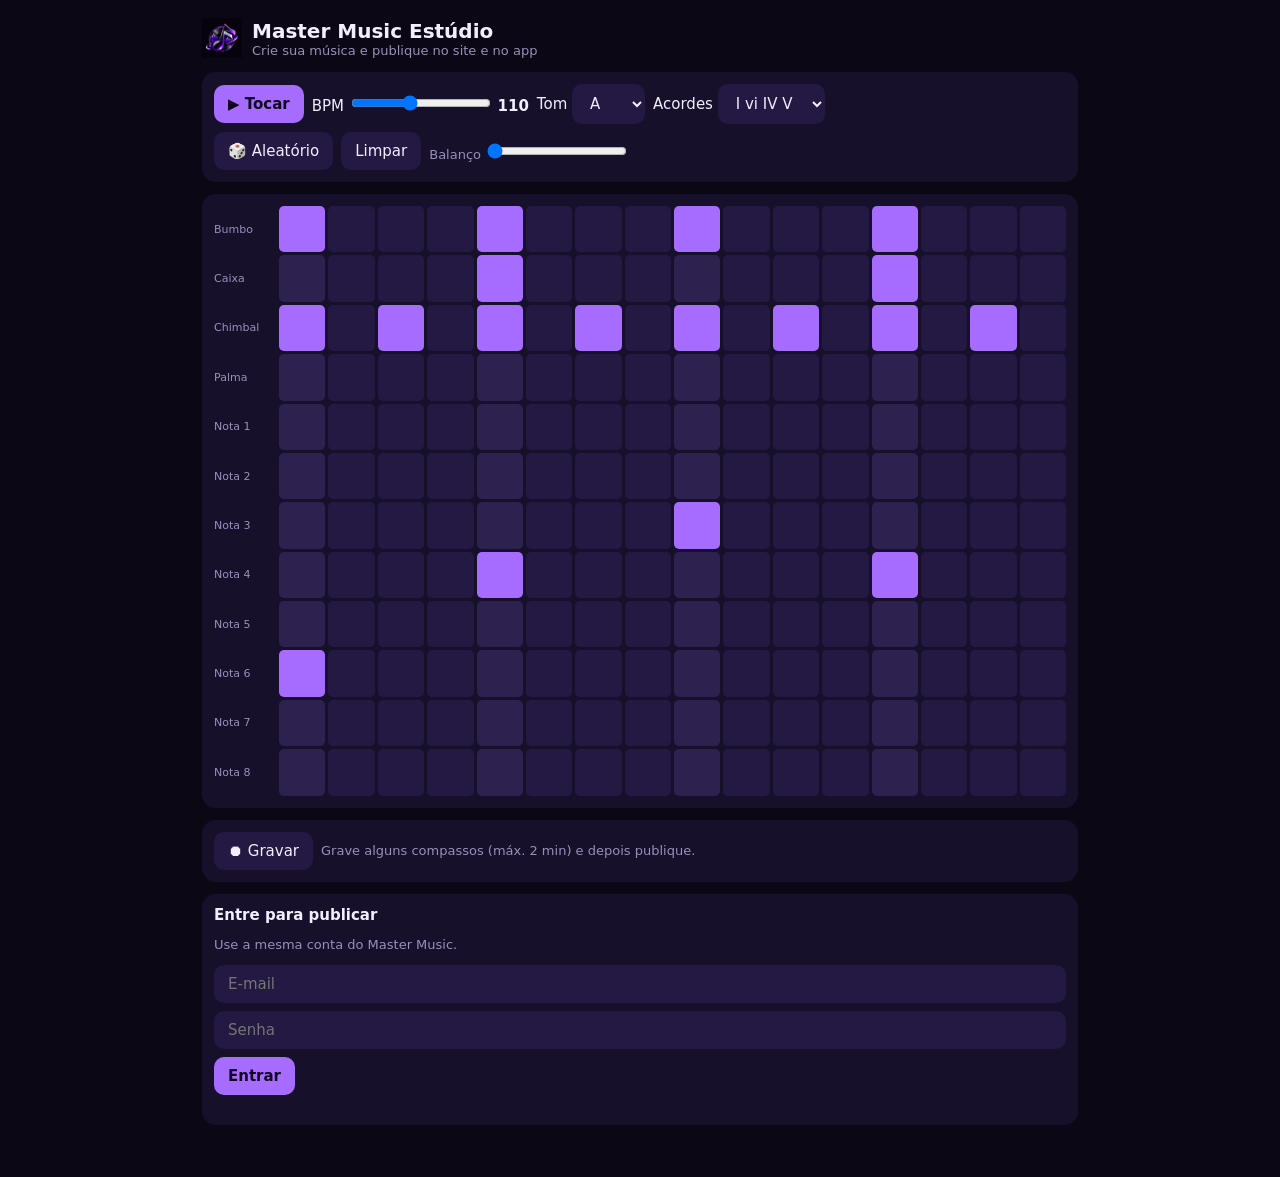
==== studio/index.html @ 7065fd57 "Site: perfil, config, comunidade, Estúdio PWA, ícones roxo/azul, Lite Co-Authored-By: Claude Sonnet " ====
<!doctype html>
<html lang="pt-BR"><head><meta charset="utf-8"><meta name="viewport" content="width=device-width,initial-scale=1,viewport-fit=cover">
<title>Master Music Estúdio</title><meta name="theme-color" content="#0B0714">
<link rel="manifest" href="manifest.webmanifest"><link rel="icon" href="favicon.png"><link rel="apple-touch-icon" href="icon-192.png">
<style>
:root{--bg:#0B0714;--c:#17102B;--c2:#241942;--p:#A66BFF;--t:#F3EEFF;--m:#9A8FB8;--ok:#5CE1A0}
*{box-sizing:border-box}body{margin:0;background:var(--bg);color:var(--t);font:15px system-ui,sans-serif;padding:12px 12px 40px;max-width:900px;margin:auto}
header{display:flex;align-items:center;gap:10px;margin:6px 0 14px}header img{width:40px;height:40px}h1{font-size:20px;margin:0}
.card{background:var(--c);border-radius:14px;padding:12px;margin-bottom:12px}
.row{display:flex;gap:8px;align-items:center;flex-wrap:wrap}
button,select,input{font:inherit;color:var(--t);background:var(--c2);border:0;border-radius:10px;padding:10px 14px}
button{cursor:pointer}button.pr{background:var(--p);color:#10061f;font-weight:700}button:disabled{opacity:.5}
input[type=text],input[type=email],input[type=password]{width:100%;margin-bottom:8px}
.grid{display:grid;grid-template-columns:62px repeat(16,1fr);gap:3px;align-items:center}
.grid span{font-size:11px;color:var(--m);overflow:hidden}
.c{aspect-ratio:1;border-radius:5px;background:var(--c2);border:0;padding:0;min-height:20px}
.c.g4{background:#2d2150}.c.on{background:var(--p)}.c.cur{outline:2px solid #fff}
.m{color:var(--m);font-size:13px}.err{color:#ff7b8a;font-size:13px;min-height:18px}
input[type=range]{padding:0;width:140px}label.k{display:flex;gap:6px;align-items:flex-start;font-size:13px;color:var(--m);margin:8px 0}
label.k input{margin-top:2px}.rec{background:#c0264a!important}
a{color:var(--p)}
</style></head><body>
<header><img src="icon-192.png" alt=""><div><h1>Master Music Estúdio</h1><div class="m">Crie sua música e publique no site e no app</div></div></header>

<div class="card"><div class="row">
<button id="play" class="pr">▶ Tocar</button>
<label>BPM <input id="bpm" type="range" min="60" max="180" value="110"> <b id="bv">110</b></label>
<label>Tom <select id="key"></select></label>
<label>Acordes <select id="prog"><option value="0,0,0,0">I I I I</option><option value="0,5,3,4" selected>I vi IV V</option><option value="0,3,4,3">I IV V IV</option><option value="5,3,0,4">vi IV I V</option></select></label>
</div><div class="row" style="margin-top:8px"><button id="rnd">🎲 Aleatório</button><button id="clr">Limpar</button><label class="m">Balanço <input id="sw" type="range" min="0" max="40" value="0"></label></div></div>

<div class="card"><div id="grid" class="grid"></div></div>

<div class="card">
<div class="row"><button id="rec">⏺ Gravar</button><span id="rs" class="m">Grave alguns compassos (máx. 2 min) e depois publique.</span></div>
<audio id="pv" controls style="width:100%;margin-top:10px;display:none"></audio>
</div>

<div class="card" id="pub" style="display:none">
<b>Publicar</b>
<input id="tt" type="text" maxlength="80" placeholder="Título da música" style="margin-top:8px">
<input id="ta" type="text" maxlength="60" placeholder="Seu nome artístico">
<label class="k"><input id="rt" type="checkbox"> Esta música é minha (feita aqui) e autorizo publicá-la no Master Music.</label>
<div class="row"><button id="pb" class="pr">Publicar</button><a href="../comunidade">Ver Comunidade</a></div><div id="pe" class="err"></div>
</div>

<div class="card" id="lg" style="display:none">
<b>Entre para publicar</b><p class="m">Use a mesma conta do Master Music.</p>
<input id="em" type="email" placeholder="E-mail" autocomplete="username"><input id="pw" type="password" placeholder="Senha" autocomplete="current-password">
<button id="li" class="pr">Entrar</button><div id="le" class="err"></div>
</div>

<script src="../lite.js?v=2"></script>
<script>
const URL_='https://jpoxxjjmxntwjdmgcypi.supabase.co',KEY_='sb_publishable__21zkEoebAUtpDQsF-Eizg_fc1YSfbX';
const sb=window.MMLite(URL_,KEY_);const $=s=>document.querySelector(s);
const N=16,NOTES=['C','C#','D','D#','E','F','F#','G','G#','A','A#','B'];
const PENT=[12,9,7,4,2,0,-3,-5]; // intervalos pentatônicos (do agudo ao grave)
const DR=['Bumbo','Caixa','Chimbal','Palma'];
const st={d:DR.map(()=>Array(N).fill(0)),m:PENT.map(()=>Array(N).fill(0))};
st.d[0]=st.d[0].map((_,i)=>i%4==0?1:0);st.d[2]=st.d[2].map((_,i)=>i%2==0?1:0);st.d[1][4]=st.d[1][12]=1;
st.m[5][0]=st.m[3][4]=st.m[2][8]=st.m[3][12]=1;
NOTES.forEach((n,i)=>{const o=document.createElement('option');o.value=i;o.textContent=n;if(i==9)o.selected=true;$('#key').appendChild(o)});
const g=$('#grid');
function build(){g.innerHTML='';
 const add=(lbl,arr,r,kind)=>{const s=document.createElement('span');s.textContent=lbl;g.appendChild(s);
  for(let i=0;i<N;i++){const b=document.createElement('button');b.className='c'+(i%4==0?' g4':'')+(arr[i]?' on':'');b.dataset.k=kind;b.dataset.r=r;b.dataset.i=i;b.setAttribute('aria-label',lbl+' '+(i+1));g.appendChild(b)}};
 DR.forEach((n,r)=>add(n,st.d[r],r,'d'));
 PENT.forEach((p,r)=>add('Nota '+(r+1),st.m[r],r,'m'));}
build();
g.addEventListener('click',e=>{const b=e.target.closest('.c');if(!b)return;const a=st[b.dataset.k][+b.dataset.r],i=+b.dataset.i;a[i]=a[i]?0:1;b.classList.toggle('on',!!a[i]);
 if(a[i]){ensure();if(b.dataset.k=='d')drum(+b.dataset.r,ctx.currentTime);else tone(+b.dataset.r,ctx.currentTime,.25)}});
let ctx,master,dest,rec,chunks=[],timer=null,step=0,next=0,playing=false,mime='';
function ensure(){if(ctx)return;ctx=new (window.AudioContext||window.webkitAudioContext)();
 master=ctx.createGain();master.gain.value=.8;const comp=ctx.createDynamicsCompressor();master.connect(comp);comp.connect(ctx.destination);dest=ctx.createMediaStreamDestination();comp.connect(dest);
 const len=ctx.sampleRate*.5,nb=ctx.createBuffer(1,len,ctx.sampleRate),d=nb.getChannelData(0);for(let i=0;i<len;i++)d[i]=Math.random()*2-1;window.noise=nb}
function env(gn,t,a,dur,v){gn.gain.setValueAtTime(0,t);gn.gain.linearRampToValueAtTime(v,t+a);gn.gain.exponentialRampToValueAtTime(.001,t+dur)}
function drum(r,t){
 if(r==0){const o=ctx.createOscillator(),gn=ctx.createGain();o.frequency.setValueAtTime(150,t);o.frequency.exponentialRampToValueAtTime(40,t+.12);env(gn,t,.002,.35,1);o.connect(gn).connect(master);o.start(t);o.stop(t+.4)}
 else{const s=ctx.createBufferSource(),f=ctx.createBiquadFilter(),gn=ctx.createGain();s.buffer=noise;
  if(r==2){f.type='highpass';f.frequency.value=7000;env(gn,t,.001,.06,.35)}
  else if(r==1){f.type='bandpass';f.frequency.value=1800;env(gn,t,.001,.18,.8);const o=ctx.createOscillator(),og=ctx.createGain();o.frequency.value=190;env(og,t,.001,.1,.5);o.connect(og).connect(master);o.start(t);o.stop(t+.15)}
  else{f.type='bandpass';f.frequency.value=1200;env(gn,t,.001,.14,.7)}
  s.connect(f).connect(gn).connect(master);s.start(t);s.stop(t+.3)}}
const freq=(semi)=>440*Math.pow(2,(semi-9)/12);
function root(){return +$('#key').value}
function tone(r,t,dur){const o=ctx.createOscillator(),gn=ctx.createGain();o.type='triangle';o.frequency.value=freq(root()+12+PENT[r]+chordRoot(step));env(gn,t,.01,dur+.15,.35);o.connect(gn).connect(master);o.start(t);o.stop(t+dur+.2)}
const MAJ=[0,2,4,5,7,9,11];
function chordRoot(s){const p=$('#prog').value.split(',').map(Number);return MAJ[p[Math.floor(s/4)%4]]}
function bass(t,s,dur){const o=ctx.createOscillator(),gn=ctx.createGain();o.type='sawtooth';const f=ctx.createBiquadFilter();f.type='lowpass';f.frequency.value=400;o.frequency.value=freq(root()-12+chordRoot(s));env(gn,t,.01,dur,.4);o.connect(f).connect(gn).connect(master);o.start(t);o.stop(t+dur+.05)}
function sched(){const bpm=+$('#bpm').value,sd=60/bpm/4;
 while(next<ctx.currentTime+.15){const sw=(step%2?+$('#sw').value/100*sd:0),t=next+sw;
  DR.forEach((_,r)=>{if(st.d[r][step])drum(r,t)});
  PENT.forEach((_,r)=>{if(st.m[r][step])tone(r,t,sd*2)});
  if(step%4==0||(step%4==2&&st.d[0][step]))bass(t,step,sd*3);
  const at=(next-ctx.currentTime)*1000;const s=step;setTimeout(()=>mark(s),Math.max(0,at));
  next+=sd;step=(step+1)%N}}
function mark(s){document.querySelectorAll('.cur').forEach(x=>x.classList.remove('cur'));if(!playing)return;document.querySelectorAll('.c[data-i="'+s+'"]').forEach(x=>x.classList.add('cur'))}
async function start(){ensure();await ctx.resume();step=0;next=ctx.currentTime+.05;playing=true;timer=setInterval(sched,25);$('#play').textContent='■ Parar'}
function stop(){playing=false;clearInterval(timer);mark(-1);$('#play').textContent='▶ Tocar'}
$('#play').onclick=()=>playing?stop():start();
$('#bpm').oninput=e=>$('#bv').textContent=e.target.value;
$('#clr').onclick=()=>{st.d.forEach(a=>a.fill(0));st.m.forEach(a=>a.fill(0));build()};
$('#rnd').onclick=()=>{st.d[0]=st.d[0].map((_,i)=>i%4==0||Math.random()<.1?1:0);st.d[1]=st.d[1].map((_,i)=>i%8==4?1:Math.random()<.08?1:0);st.d[2]=st.d[2].map((_,i)=>i%2==0?1:Math.random()<.3?1:0);st.d[3]=st.d[3].map(()=>Math.random()<.1?1:0);
 st.m.forEach(a=>a.fill(0));let r=5;for(let i=0;i<N;i++){if(Math.random()<.55){r=Math.max(0,Math.min(7,r+Math.floor(Math.random()*5)-2));st.m[r][i]=1}}build()};
// gravação
const MAXS=120;let rt=null,t0=0,blob=null,recDur=0;
$('#rec').onclick=async()=>{
 if(rec&&rec.state=='recording'){rec.stop();return}
 ensure();await ctx.resume();
 mime=['audio/webm;codecs=opus','audio/webm','audio/mp4'].find(m=>window.MediaRecorder&&MediaRecorder.isTypeSupported(m))||'';
 if(!window.MediaRecorder){$('#rs').textContent='Seu navegador não suporta gravação. Use o Chrome.';return}
 chunks=[];rec=new MediaRecorder(dest.stream,mime?{mimeType:mime,audioBitsPerSecond:128000}:undefined);
 rec.ondataavailable=e=>{if(e.data.size)chunks.push(e.data)};
 rec.onstop=()=>{clearInterval(rt);stop();recDur=Math.round((Date.now()-t0)/1000);blob=new Blob(chunks,{type:(rec.mimeType||mime||'audio/webm').split(';')[0]});
  const pv=$('#pv');pv.src=URL.createObjectURL(blob);pv.style.display='block';$('#rec').textContent='⏺ Gravar de novo';$('#rec').classList.remove('rec');
  $('#rs').textContent='Pronto! '+recDur+'s · '+(blob.size/1048576).toFixed(1)+' MB';$('#pub').style.display='block';gate()};
 rec.start(1000);t0=Date.now();$('#rec').textContent='■ Parar gravação';$('#rec').classList.add('rec');if(!playing)start();
 rt=setInterval(()=>{const s=Math.round((Date.now()-t0)/1000);$('#rs').textContent='Gravando… '+s+'s';if(s>=MAXS)rec.stop()},500)};
// login/publicação
let user=null;
async function gate(){const {data}=await sb.auth.getSession();user=data.session&&data.session.user;$('#lg').style.display=user?'none':'block';$('#pb').disabled=!user}
$('#li').onclick=async()=>{$('#le').textContent='';const {error}=await sb.auth.signInWithPassword({email:$('#em').value.trim(),password:$('#pw').value});if(error)$('#le').textContent='E-mail ou senha incorretos.';else gate()};
$('#pb').onclick=async()=>{
 const e=$('#pe');e.textContent='';const title=$('#tt').value.trim(),artist=$('#ta').value.trim();
 if(!blob||!title||!artist){e.textContent='Preencha título e nome artístico.';return}
 if(!$('#rt').checked){e.textContent='Confirme que a música é sua.';return}
 if(blob.size>15*1048576){e.textContent='Passou de 15 MB. Grave um trecho menor.';return}
 if(!user){e.textContent='Entre primeiro.';return}
 $('#pb').disabled=true;$('#pb').textContent='Publicando…';
 const ext=blob.type.includes('mp4')?'m4a':'webm',path=user.id+'/'+Date.now().toString(36)+Math.random().toString(36).slice(2,6)+'.'+ext;
 const up=await sb.upload('mm-tracks',path,blob,blob.type);
 if(up.error){e.textContent='Não foi possível enviar o áudio. Tente de novo.';$('#pb').disabled=false;$('#pb').textContent='Publicar';return}
 const r=await sb.from('mm_published').insert({title,artist,path,cover:null,duration:recDur});
 if(r.error){sb.remove('mm-tracks',path);e.textContent='Não foi possível publicar. Tente de novo.';$('#pb').disabled=false;$('#pb').textContent='Publicar';return}
 $('#pe').style.color='var(--ok)';e.textContent='Publicada! Já aparece na Comunidade do site e do app.';$('#pb').textContent='Publicada ✓'};
gate();
if('serviceWorker' in navigator){/* PWA instalável via manifest */}
</script></body></html>
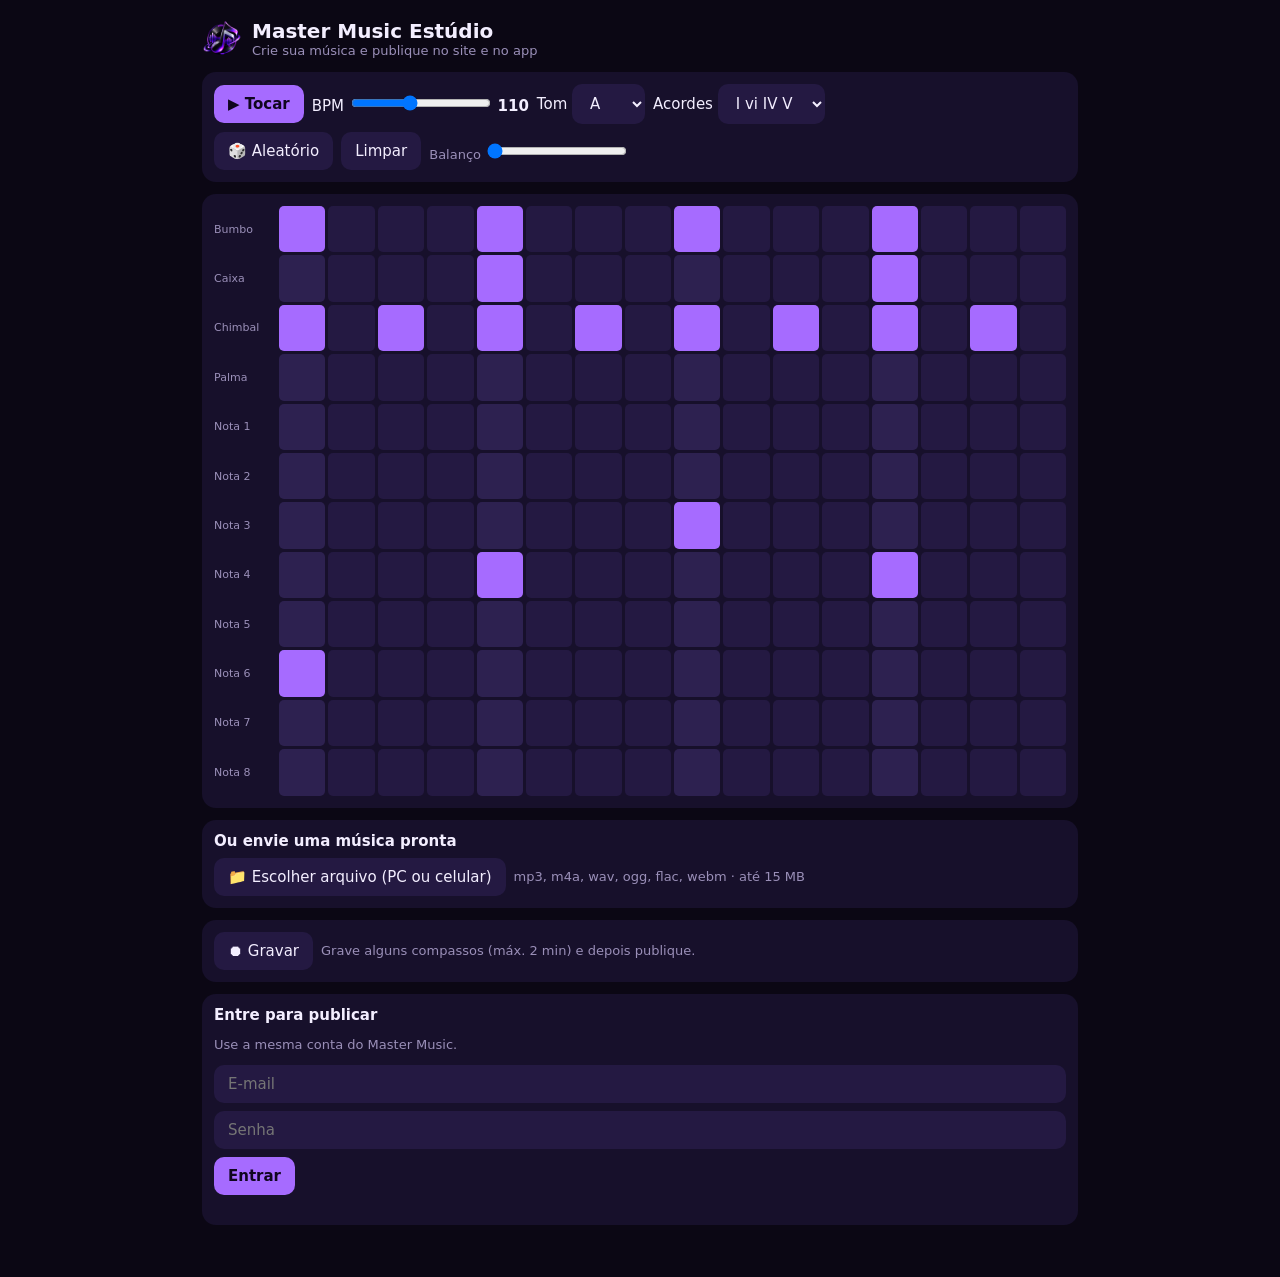
==== commit 94f9b0f2: "v1.5.0: icones corretos, app Master Music Studio, import de arquivo, permissao de notificacao Co-Aut" ====
--- a/studio/index.html
+++ b/studio/index.html
@@ -30,6 +30,9 @@
 </div><div class="row" style="margin-top:8px"><button id="rnd">🎲 Aleatório</button><button id="clr">Limpar</button><label class="m">Balanço <input id="sw" type="range" min="0" max="40" value="0"></label></div></div>
 
 <div class="card"><div id="grid" class="grid"></div></div>
+
+<div class="card"><b>Ou envie uma música pronta</b>
+<div class="row" style="margin-top:8px"><button id="imp">📁 Escolher arquivo (PC ou celular)</button><input id="imf" type="file" accept="audio/*,.mp3,.m4a,.aac,.wav,.ogg,.flac,.webm" hidden><span id="is" class="m">mp3, m4a, wav, ogg, flac, webm · até 15 MB</span></div></div>
 
 <div class="card">
 <div class="row"><button id="rec">⏺ Gravar</button><span id="rs" class="m">Grave alguns compassos (máx. 2 min) e depois publique.</span></div>
@@ -117,6 +120,21 @@
   $('#rs').textContent='Pronto! '+recDur+'s · '+(blob.size/1048576).toFixed(1)+' MB';$('#pub').style.display='block';gate()};
  rec.start(1000);t0=Date.now();$('#rec').textContent='■ Parar gravação';$('#rec').classList.add('rec');if(!playing)start();
  rt=setInterval(()=>{const s=Math.round((Date.now()-t0)/1000);$('#rs').textContent='Gravando… '+s+'s';if(s>=MAXS)rec.stop()},500)};
+const EXT={'audio/mpeg':'mp3','audio/mp4':'m4a','audio/aac':'aac','audio/wav':'wav','audio/ogg':'ogg','audio/flac':'flac','audio/webm':'webm'};
+const BYEXT={mp3:'audio/mpeg',m4a:'audio/mp4',aac:'audio/aac',wav:'audio/wav',ogg:'audio/ogg',flac:'audio/flac',webm:'audio/webm'};
+$('#imp').onclick=()=>$('#imf').click();
+$('#imf').onchange=async e=>{const f=e.target.files[0];if(!f)return;const x=(f.name.split('.').pop()||'').toLowerCase(),mt=BYEXT[x];const is=$('#is');
+ if(!mt){is.textContent='Formato não aceito. Use mp3, m4a, wav, ogg, flac ou webm.';return}
+ if(f.size>15*1048576){is.textContent='O arquivo passa de 15 MB.';return}
+ if(f.size<2000){is.textContent='Arquivo muito pequeno ou vazio.';return}
+ blob=new Blob([f],{type:mt});const url=URL.createObjectURL(blob);
+ const d=await new Promise(r=>{const a=new Audio();a.preload='metadata';a.onloadedmetadata=()=>r(a.duration);a.onerror=()=>r(-1);a.src=url});
+ if(d<0||isNaN(d)){is.textContent='Não consegui ler esse áudio. O arquivo parece inválido.';blob=null;return}
+ recDur=isFinite(d)?Math.round(d):0;
+ if(recDur&&(recDur<3||recDur>3600)){is.textContent='A duração deve ficar entre 3 s e 60 min.';blob=null;return}
+ const pv=$('#pv');pv.src=url;pv.style.display='block';$('#tt').value=$('#tt').value||f.name.replace(/\.[^.]+$/,'').replace(/[_-]+/g,' ').trim().slice(0,80);
+ is.textContent='✓ '+f.name+' · '+(f.size/1048576).toFixed(1)+' MB'+(recDur?' · '+Math.floor(recDur/60)+':'+String(recDur%60).padStart(2,'0'):'')+' · verificado';
+ $('#pub').style.display='block';gate()};
 // login/publicação
 let user=null;
 async function gate(){const {data}=await sb.auth.getSession();user=data.session&&data.session.user;$('#lg').style.display=user?'none':'block';$('#pb').disabled=!user}
@@ -128,7 +146,7 @@
  if(blob.size>15*1048576){e.textContent='Passou de 15 MB. Grave um trecho menor.';return}
  if(!user){e.textContent='Entre primeiro.';return}
  $('#pb').disabled=true;$('#pb').textContent='Publicando…';
- const ext=blob.type.includes('mp4')?'m4a':'webm',path=user.id+'/'+Date.now().toString(36)+Math.random().toString(36).slice(2,6)+'.'+ext;
+ const ext=EXT[blob.type]||'webm',path=user.id+'/'+Date.now().toString(36)+Math.random().toString(36).slice(2,6)+'.'+ext;
  const up=await sb.upload('mm-tracks',path,blob,blob.type);
  if(up.error){e.textContent='Não foi possível enviar o áudio. Tente de novo.';$('#pb').disabled=false;$('#pb').textContent='Publicar';return}
  const r=await sb.from('mm_published').insert({title,artist,path,cover:null,duration:recDur});
